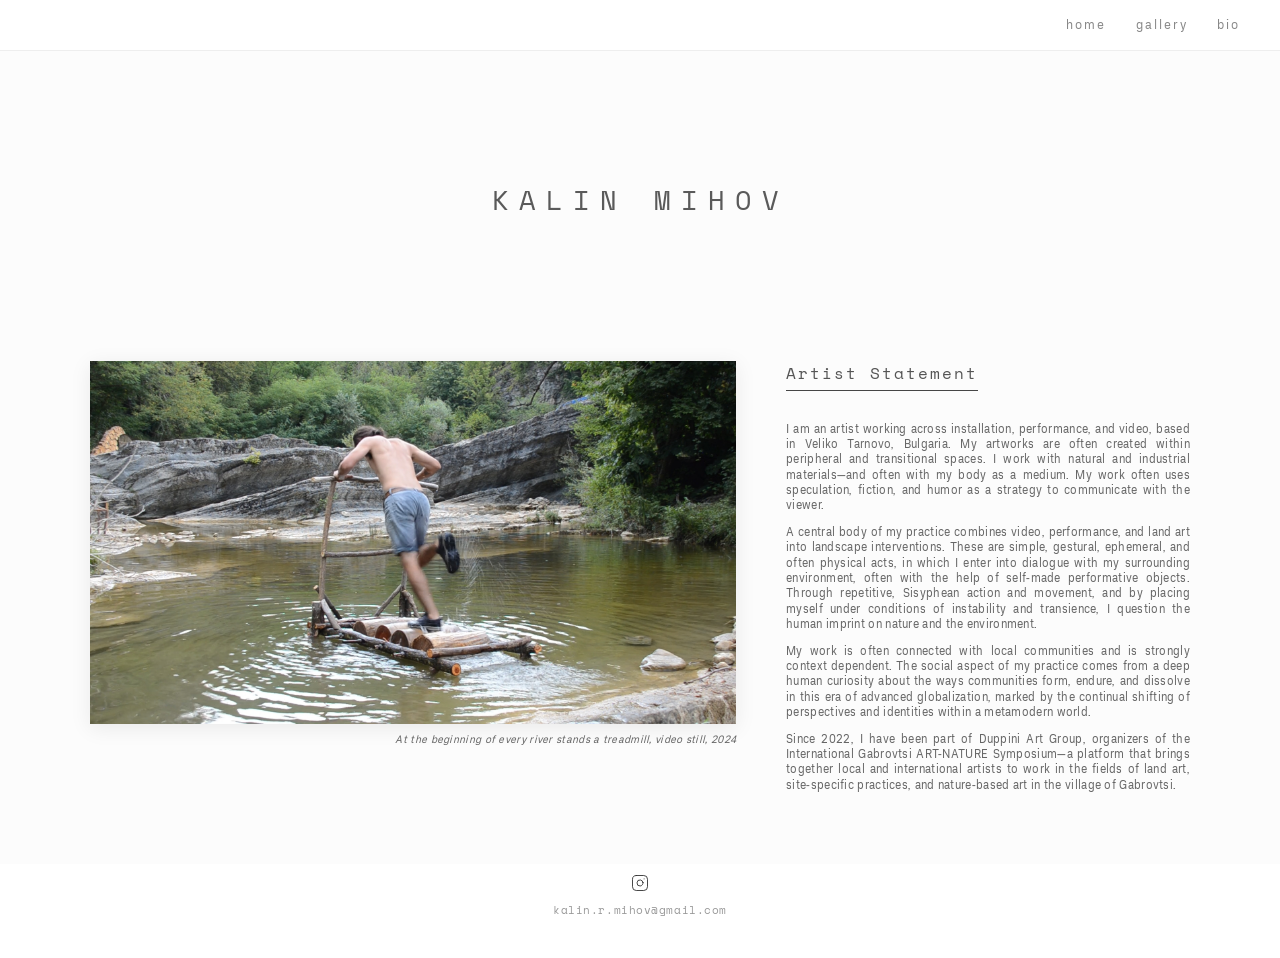
==== index.html @ b69a7347 "Initial website upload" ====
<!DOCTYPE html>
<html lang="en">
<head>
    <meta charset="UTF-8">
    <meta name="viewport" content="width=device-width, initial-scale=1.0">
    <title>Kalin Mihov | Portfolio</title>
    <link href="https://fonts.googleapis.com/css2?family=Space+Mono:wght@400;700&display=swap" rel="stylesheet">
    <link rel="stylesheet" href="style.css">
    </head>
<body>

<header>
    <nav>
        <a href="index.html">home</a>
        <a href="gallery.html">gallery</a>
        <a href="about.html">bio</a>
    </nav>
</header>

<h1 class="main-title">Kalin Mihov</h1>

<div class="intro-section">
    <div class="intro-image">
        <img src="profile.jpg" alt="Kalin Mihov">
        <p class="image-caption">At the beginning of every river stands a treadmill, video still, 2024</p>
    </div>
   <div class="intro-text">
    <h2>Artist Statement</h2>
    
    <p>I am an artist working across installation, performance, and video, based in Veliko Tarnovo, Bulgaria. My artworks are often created within peripheral and transitional spaces. I work with natural and industrial materials—and often with my body as a medium. My work often uses speculation, fiction, and humor as a strategy to communicate with the viewer.</p>

    <p>A central body of my practice combines video, performance, and land art into landscape interventions. These are simple, gestural, ephemeral, and often physical acts, in which I enter into dialogue with my surrounding environment, often with the help of self-made performative objects. Through repetitive, Sisyphean action and movement, and by placing myself under conditions of instability and transience, I question the human imprint on nature and the environment.</p>


    <p>My work is often connected with local communities and is strongly context dependent. The social aspect of my practice comes from a deep human curiosity about the ways communities form, endure, and dissolve in this era of advanced globalization, marked by the continual shifting of perspectives and identities within a metamodern world.</p>

    <p>Since 2022, I have been part of Duppini Art Group, organizers of the International Gabrovtsi ART-NATURE Symposium—a platform that brings together local and international artists to work in the fields of land art, site-specific practices, and nature-based art in the village of Gabrovtsi.</p>
</div>
</div>

<div class="container">
    <div class="gallery">
    </div>
</div>

</div></div>
<footer class="site-footer">
    <div class="footer-content">
        <a href="https://instagram.com/sharo.kalin/" target="_blank" class="instagram-link">
            <svg xmlns="http://www.w3.org/2000/svg" width="18" height="18" viewBox="0 0 24 24" fill="none" stroke="currentColor" stroke-width="1.2" stroke-linecap="round" stroke-linejoin="round"><rect x="2" y="2" width="20" height="20" rx="5" ry="5"></rect><path d="M16 11.37A4 4 0 1 1 12.63 8 4 4 0 0 1 16 11.37z"></path><line x1="17.5" y1="6.5" x2="17.51" y2="6.5"></line></svg>
        </a>

        <span class="email-text">kalin.r.mihov@gmail.com</span>
    </div>
</footer>

</body>
</html>
---- style.css ----
/* 1. Дефиниране на шрифта */
@font-face {
    font-family: 'Vercetti';
    src: url('fonts/Vercetti-Regular.woff2') format('woff2');
    font-weight: normal;
    font-style: normal;
    font-display: swap;
}

/* 2. Основен стил */
body {
    font-family: 'Vercetti', sans-serif;
    font-weight: normal;
    font-size: 13px;
    background-color: #fcfcfc;
    color: #555555;
    line-height: 1.5;
    letter-spacing: 0.3px;
    margin: 0;
}
body {
    padding-top: 60px; /* Добавяме празно място отгоре, равно на височината на менюто */
}

/* 3. Хедър и Навигация */
header {
    background: rgba(255, 255, 255, 0.95);
    padding: 15px 40px;
    border-bottom: 1px solid #eee;
    display: flex;
    justify-content: flex-end;
    
    position: fixed; /* Променяме от sticky на fixed */
    top: 0;
    width: 100%; /* Трябва да е 100%, защото е fixed */
    box-sizing: border-box; /* За да не излиза извън екрана заради падинга */
    z-index: 1000;
    backdrop-filter: blur(5px);
    
    /* Анимацията за плавно скриване/показване */
    transition: transform 0.4s ease-in-out; 
}

/* Този клас ще се добавя автоматично, когато скролваме надолу */
header.header--hidden {
    transform: translateY(-100%); /* Избутва менюто нагоре извън екрана */
}

nav a {
    font-family: 'Vercetti', sans-serif;
    margin-left: 25px;
    text-decoration: none;
    color: #888;
    font-size: 12px;
    letter-spacing: 2px;
    transition: color 0.3s;
    text-transform: lowercase;
}

nav a:hover {
    color: #000;
}

/* 4. Заглавие */
.main-title {
    font-family: 'Space Mono', monospace;
    display: block;
    width: 100%;
    text-align: center;
    margin: 120px 0 140px 0;
    padding: 0;
    letter-spacing: 10px;
    text-transform: uppercase;
    font-weight: 150;
    font-size: 27px;
    color: #5a5a5a;
}

/* 5. Artist Statement */
.intro-section {
    display: flex;
    align-items: flex-start;
    gap: 50px;
    margin: 60px auto;
    max-width: 1100px;
    padding: 0 20px;
}

.intro-image {
    flex: 1.6;
}

.intro-image img {
    width: 100%;
    height: auto;
    box-shadow: 0 4px 20px rgba(0,0,0,0.08);
    display: block;
}

.intro-text {
    flex: 1;
    text-align: justify;
}

.intro-text h2 {
    font-family:'Space Mono', monospace;
    text-transform: none;
    letter-spacing: 2px;
    font-size: 16px;
    margin-top: 0;
    border-bottom: 1px solid #464646;
    display: inline-block;
    padding-bottom: 5px;
    margin-bottom: 20px;
    font-weight: 400;
}

.intro-text p {
    font-family: 'Vercetti', sans-serif;
    font-size: 11px;
    color: #666;
    line-height: 1.4;
}

.image-caption {
    font-family: 'Vercetti', sans-serif;
    font-style: italic;
    font-size: 10px;
    color: #666;
    margin-top: 8px;
    text-align: right;
}

/* 6. Контейнери и Общи настройки */
.container {
    max-width: 1000px;
    margin: 0 auto;
    padding: 0 40px; /* Връщаме падинга, за да не лепи в краищата на екрана */
}

/* Изчистване на стандартните отмествания на списъците */
.container ul {
    list-style: none;
    padding-left: 0;
    margin-left: 0;
}

/* Заглавията в секцията About */
h3, .cv-category-title {
    font-family: 'Space Mono', monospace;
    font-weight: 400;
    font-size: 15px;
    letter-spacing: 2px;
    text-transform: uppercase;
    margin-top: 50px;
    margin-bottom: 20px;
    color: #333;
    /* По желание: добави border-bottom: 1px solid #eee; за повече структура */
}

/* Контейнерът на всеки ред в CV-то */
.cv-item {
    display: flex;
    align-items: flex-start;
    gap: 30px; /* Разстояние между годината и текста */
    margin-bottom: 12px;
}

/* Колоната за годината */
.cv-year {
    font-family: 'Space Mono', monospace;
    font-size: 11px;
    min-width: 90px; /* Фиксирана ширина за перфектна колона */
    color: #999;
    padding-top: 3px; 
    flex-shrink: 0;
    text-align: left; 
}

/* Колоната за съдържанието */
.cv-content {
    font-family: 'Vercetti', sans-serif;
    font-size: 13px;
    color: #555;
    line-height: 1.6;
    flex: 1;
}

/* Правим заглавията на изложбите (в em таг) малко по-изразителни */


/* Мобилна версия */
@media (max-width: 600px) {
    .container {
        padding: 0 20px; /* По-малко разстояние на телефон */
    }
    .cv-item {
        flex-direction: column;
        gap: 5px;
    }
    .cv-year {
        min-width: auto;
    }
}
.download-links {
    margin-top: 30px;       /* Разстояние под текста на биографията */
    margin-bottom: 60px;    /* Разстояние преди началото на EDUCATION */
    display: flex;
    gap: 30px;              /* Разстояние между двата линка */
    padding-top: 0;
    border-top: none;       /* Махаме линията, тук тя не е нужна */
}

.download-btn {
    font-family: 'Space Mono', monospace;
    font-size: 11px;
    text-transform: uppercase;
    text-decoration: none;
    color: #888;            /* Елегантно сиво */
    letter-spacing: 1px;
    display: flex;
    align-items: center;
    gap: 6px;
    transition: all 0.3s ease;
}

.download-btn:hover {
    color: #000;            /* Промяна на цвета на текста */
    transform: translateY(-2px); /* Леко "отскачане" нагоре */
}


.download-btn .icon {
    font-size: 14px;
}

/* 7. НОВАТА ГАЛЕРИЯ (в gallery.html) */
.gallery-list {
    margin-top: 40px;
    padding-bottom: 100px;
}

.project-row {
    display: flex;
    align-items: flex-start;
    gap: 20px; /* Увеличих го малко за повече въздух */
    margin-bottom: 80px;
    text-decoration: none;
    color: inherit;
    transition: opacity 0.3s ease;
}

.project-row:hover {
    opacity: 0.7;
}

.project-image-container {
    flex: 1.2; /* Снимката е малко по-голяма от текста */
}

.project-image-container img {
    width: 100%;
    height: auto;
    display: block;
}

.project-info {
    flex: 1;
}

.project-info h3 {
    font-family: 'Space Mono', monospace; /* Прилагаме новия шрифт и тук */
    font-weight: 400;
    font-size: 17px;
    letter-spacing: 2px;
    text-transform: uppercase;
    margin-top: 0;
    margin-bottom: 5px;
    color: #5a5a5a;
}

.project-meta {
    font-family: 'Space Mono', monospace;
    font-size: 11px;
    letter-spacing: 1px;
    color: #999;
    text-transform: uppercase;
    margin-bottom: 20px;
}

.project-excerpt {
    font-family: 'Vercetti', sans-serif;
    font-size: 12px;
    line-height: 1.6;
    text-align: justify;
    color: #666;
}

/* Основният контейнер става Flex */
.project-container {
    display: flex;
    gap: 60px; /* Разстояние между снимките и текста */
    max-width: 1600px;
    margin: 0 auto;
    padding: 100px 40px 100px 40px; /* Падинг отгоре заради менюто */
    align-items: flex-start;
}

/* ЛЯВА КОЛОНА: СНИМКИ */
.project-visuals {
    flex: 1.3; /* Заема повече място */
    display: flex;
    flex-direction: column;
    gap: 15px;
}

.project-visuals img {
    width: 100%;
    height: auto;
    display: block;
}

/* ДЯСНА КОЛОНА: ТЕКСТ */
.project-header {
    flex: 0.8; /* По-тясна колона за текста */
    position: relative;
}

/* Контейнерът вътре в дясната колона, който ще стои неподвижен */
.sticky-wrapper {
    position: sticky;
    top: 60x; /* Спира на това разстояние от горния ръб при скрол */
    height: fit-content;
}

.project-title {
    font-family: 'Space Mono', monospace;
    font-size: 20px;
    margin-bottom: 10px;
    font-weight: 400;
}

.project-meta {
    font-family: 'Space Mono', monospace;
    font-size: 11px;
    color: #999;
    text-transform: uppercase;
    margin-bottom: 30px;
}

.project-description {
    font-family: 'Vercetti', sans-serif;
    font-size: 12px;
    line-height: 1.6;
    color: #555;
    text-align: justify;
    margin-bottom: 50px;
}

/* ФУТЪРЪТ ВЪТРЕ В ДЯСНАТА КОЛОНА */
.project-footer {
    border-top: 1px solid #eee;
    padding-top: 30px;
}

.back-link {
    font-family: 'Space Mono', monospace;
    font-size: 11px;
    text-decoration: none;
    color: #333;
}

.copyright {
    margin-top: 20px;
    font-family: 'Space Mono', monospace;
    font-size: 9px;
    color: #ccc;
}

/* МОБИЛНА ВЕРСИЯ */
@media (max-width: 1000px) {
    .project-container {
        flex-direction: column-reverse; /* На телефон първо е текста, после снимките */
        padding-top: 100px;
    }
    .sticky-wrapper {
        position: static;
    }
    .project-header {
        width: 100%;
    }
}
/*галерия снимки */
/* --- INTEGRATED LIGHTBOX STYLES --- */

.lightbox {
    display: none;
    position: fixed;
    z-index: 9999; /* Вдигаме го над менюто (което обикновено е 100-1000) */
    top: 0;
    left: 0;
    width: 100%;
    height: 100%;
    background-color: rgba(255, 255, 255, 0.98);
    justify-content: center;
    align-items: center;
    cursor: url('images/close-cursor.svg'), auto; 
}

/* Контейнер, който държи снимката и описанието заедно */
.lightbox-wrapper {
    display: flex;
    flex-direction: column;
    align-items: center;
    max-width: 90%;
    max-height: 92vh;
}

.lightbox-content {
    max-width: 100%;
    max-height: 85vh; /* Оставяме място за текста отдолу */
    box-shadow: 0 5px 25px rgba(0,0,0,0.05);
    animation: zoomIn 0.3s ease-out;
    cursor: default; /* Върху снимката мишката е нормална */
}

/* Текстът под снимката (от ALT атрибута) */
.lightbox-caption {
    margin-top: 10px;
    font-family: 'Space Mono', monospace;
    font-size: 11px;
    color: #555;
    text-align: center;
    letter-spacing: 0.5px;
}

/* Броячът долу вляво */
.lightbox-counter {
    position: absolute;
    bottom: 30px;
    left: 40px;
    font-family: 'Space Mono', monospace;
    font-size: 11px;
    color: #999;
}

@keyframes zoomIn {
    from { transform: scale(0.98); opacity: 0; }
    to { transform: scale(1); opacity: 1; }
}

/* Навигация: Стрелки */
.prev, .next {
    cursor: pointer;
    position: absolute;
    top: 50%;
    padding: 20px;
    margin-top: -30px;
    color: #333;
    font-weight: 200;
    font-size: 24px;
    transition: 0.3s ease;
    user-select: none;
    z-index: 2100;
}

.prev { left: 30px; }
.next { right: 30px; }

.prev:hover, .next:hover {
    color: #aaa;
}

/* Ефект върху снимките в основната страница */
.project-visuals img {
    cursor: pointer; 
    transition: transform 0.4s ease;
}

.project-visuals img:hover {
    transform: scale(1.01);
}
/* Lightbox mobile*/
@media (max-width: 768px) {
    /* 1. Правим контейнера база за позициониране */
    .lightbox-wrapper {
        position: relative; /* Важно, за да може стрелките да се "лепят" за него */
    }

    /* 2. Общи стилове за стрелките в мобилна версия */
    .prev, .next {
        top: 46% !important; /* Центрираме вертикално */
        transform: translateY(-50%);
        margin-top: 0 !important; /* Премахваме стария марджин */
        
        font-size: 18px !important; /* По-малки */
        color: rgba(0, 0, 0, 0.2) !important; /* Много прозрачни (почти невидими) */
        
        padding: 40px 20px !important; /* Увеличена тъч зона за палеца */
        background: none !important;
        -webkit-tap-highlight-color: transparent;
    }

    /* 3. Раздалечаваме ги от центъра към краищата на снимката */
    .prev {
        left: 0px !important; /* Плътно вляво на lightbox-wrapper */
    }

    .next {
        right: 0px !important; /* Плътно вдясно на lightbox-wrapper */
    }

    /* 4. Намаляваме и брояча, за да е в тон */
    .lightbox-counter {
        bottom: 20px !important;
        left: 20px !important;
        font-size: 10px !important;
        opacity: 0.6;
    }
}
/* --- PROJECT PAGINATION DESIGN --- */

.project-pagination {
    margin-top: 20px;
    /* Намаляваме padding-bottom тук, защото футерът отдолу добавя останалото */
    padding: 20px 0 40px 0; 
    
    width: 100%;
    margin-bottom: 10px;
}

.pagination-container {
    display: flex;
    justify-content: space-between;
    align-items: center;
    max-width: 1200px;
    margin: 0 auto;
    padding: 0 40px;
}

/* Корекция: премахваме дублиращите се отстъпи */
.project-footer, footer p {
    margin-top: 0;
    padding-bottom: 0; /* Зануляваме, за да не добавя празно пространство */
}

.pagination-item {
    flex: 1;
    display: flex;
}

.pagination-item.next-project {
    justify-content: flex-end; /* Бута десния проект плътно вдясно */
}

.pagination-item a {
    display: flex;
    align-items: center;
    text-decoration: none;
    color: #4c4c4c;
    transition: opacity 0.3s ease;
}

.pagination-item a:hover {
    opacity: 0.5;
}

.project-name {
    font-family: 'Space Mono', monospace; 
    font-size: 14px;
    letter-spacing: -0.2px;
    margin: 0 20px;
}

.nav-arrow {
    font-size: 24px;
    font-weight: 200;
    line-height: 1;
    position: relative;
    top: -1px;
}

/* Адаптивност за мобилни устройства (ЗАПАЗЕНА) */
@media (max-width: 768px) {
    .pagination-container {
        flex-direction: column;
        gap: 30px;
        padding: 0 20px;
    }
    
    .pagination-item.next-project {
        justify-content: center;
    }
    
    .pagination-item.prev-project {
        justify-content: center;
    }
}

.nav-footer-spacer {
    height: 10px; /* Това е точно около 1 см разстояние */
    width: 100%;
    display: block;
    background: transparent;
}

/*видео в началото на всеки проект*/
.video-overlay {
    position: fixed;
    top: 0;
    left: 0;
    width: 100%;
    height: 100vh;
    /* Полупрозрачен черен фон, за да се загатне страницата отдолу */
    background-color: rgba(0, 0, 0, 0.8); 
    backdrop-filter: blur(5px); /* Леко разфокусира съдържанието отдолу */
    z-index: 9999;
    display: flex;
    justify-content: center;
    align-items: center;
    transition: opacity 0.5s ease; /* По-бързо и плавно за JavaScript-а */
}

.video-wrapper {
    position: relative;
    width: 70%; /* По-малко и по-елегантно */
    max-width: 1100px;
    /* Синематично съотношение 21:9 (ултра-широко) */
     
    box-shadow: 0 30px 100px rgba(0,0,0,0.5); /* Дълбочина */
    
}
.video-wrapper2 {
    position: relative;
    width: 90%; /* По-малко и по-елегантно */
    max-width: 1200px;
    /* Синематично съотношение 21:9 (ултра-широко) */
     
    box-shadow: 0 30px 100px rgba(0,0,0,0.5); /* Дълбочина */
    
}

video {
    width: 100%;
    height: 100%;
    object-fit: cover; /* Реже видеото, за да запълни 21:9 прозореца */
}

.video-caption {
    position: absolute;
    bottom: -90px; /* По-далеч от видеото */
    left: 0;
    width: 100%;
    text-align: left;
    color: #fff;
    z-index: 10;
    pointer-events: none;
}

.video-caption h1 {
    font-family: 'Space Mono', monospace; 
    font-size: 12px;
    letter-spacing: 0.5px;
    text-transform: none;
    color: #cdcbcb; /* Класическо средно сиво */
    /* color: rgba(255, 255, 255, 0.6); */ /* Алтернатива: Бяло с 60% прозрачност (изглежда много естествено) */
    
    opacity: 0.8; /* Допълнителен контрол над ефирността */
    font-weight: 200;
}

.scroll-hint {
    font-family: 'Space Mono', monospace;
    font-size: 18px;
    text-transform: uppercase;
    letter-spacing: 2px;
    opacity: 0.5;
    margin-top: 0px;
    text-align: center;
     /* Нежно мигане за подсказка */
}

@keyframes fadePulse {
    0% { opacity: 0.2; }
    50% { opacity: 0.6; }
    100% { opacity: 0.2; }
}

/* Мобилна версия */
@media (max-width: 768px) {
    .video-wrapper {
        width: 95%; /* Повече ширина на телефон */
    }
    .video-wrapper2 {
        width: 70%; /* Повече ширина на телефон */
    }
    .video-caption h1 {
        font-size: 11px;
    }
    .video-caption {
        /* Увеличаваме отрицателната стойност, за да слезе текста ПО-НАДОЛУ */
        bottom: -110px !important; 
        
        width: 90%;
        left: 5%; /* Центрираме го ръчно, ако ширината е 90% */
    }

    .scroll-hint {
        margin-top: 5px !important;
        font-size: 16px !important;
    }
}
/* 8. ФУТЪР (РЕДАКТИРАН ЗА ПРЕМАХВАНЕ НА ИВИЦАТА) */

.site-footer {
    width: 100%;
    padding: 10px 0 40px 0; /* Голямо празно пространство отгоре за "дишане" */
    background-color: #fff;
    margin-top: 10px; /* Отдалечаваме го от съдържанието */
}

.footer-content {
    display: flex;
    flex-direction: column;
    align-items: center;
    gap: 5px;
    font-family: 'Space Mono', monospace;
    font-size: 11px; /* Малък и дискретен шрифт */
    letter-spacing: 0.05em;
    color: #999; /* Сивкав цвят, за да не "крещи" */
}

.instagram-link {
    color: #333; /* Иконата е малко по-тъмна от текста */
    transition: opacity 0.3s ease;
    text-decoration: none;
}

.instagram-link:hover {
    opacity: 0.5;
}

.email-text {
    cursor: default; /* Показва, че не е линк за кликане */
    user-select: all; /* Позволява лесно копиране на целия имейл с един клик */
}

/* На мобилен телефон ги оставяме центрирани едно под друго */

/* 9. МОБИЛНА ВЕРСИЯ (ЗАПАЗЕНА ИНФОРМАЦИЯ) */
@media (max-width: 768px) {
    .intro-section, .project-row {
        flex-direction: column;
        gap: 20px;
    }
    .main-title {
        margin: 60px 0 80px 0;
        font-size: 20px;
    }
}

@media screen and (max-width: 768px) {
.project-container, .container {
padding-left: 20px !important;
padding-right: 20px !important;
width: 100% !important;
box-sizing: border-box !important;
}

.project-visuals img, .project-images img {
width: 100% !important;
height: auto !important;
margin-bottom: -10px !important;
}

p, .project-description {
width: 100% !important;
margin-left: 0 !important;
margin-right: 0 !important;
}
}
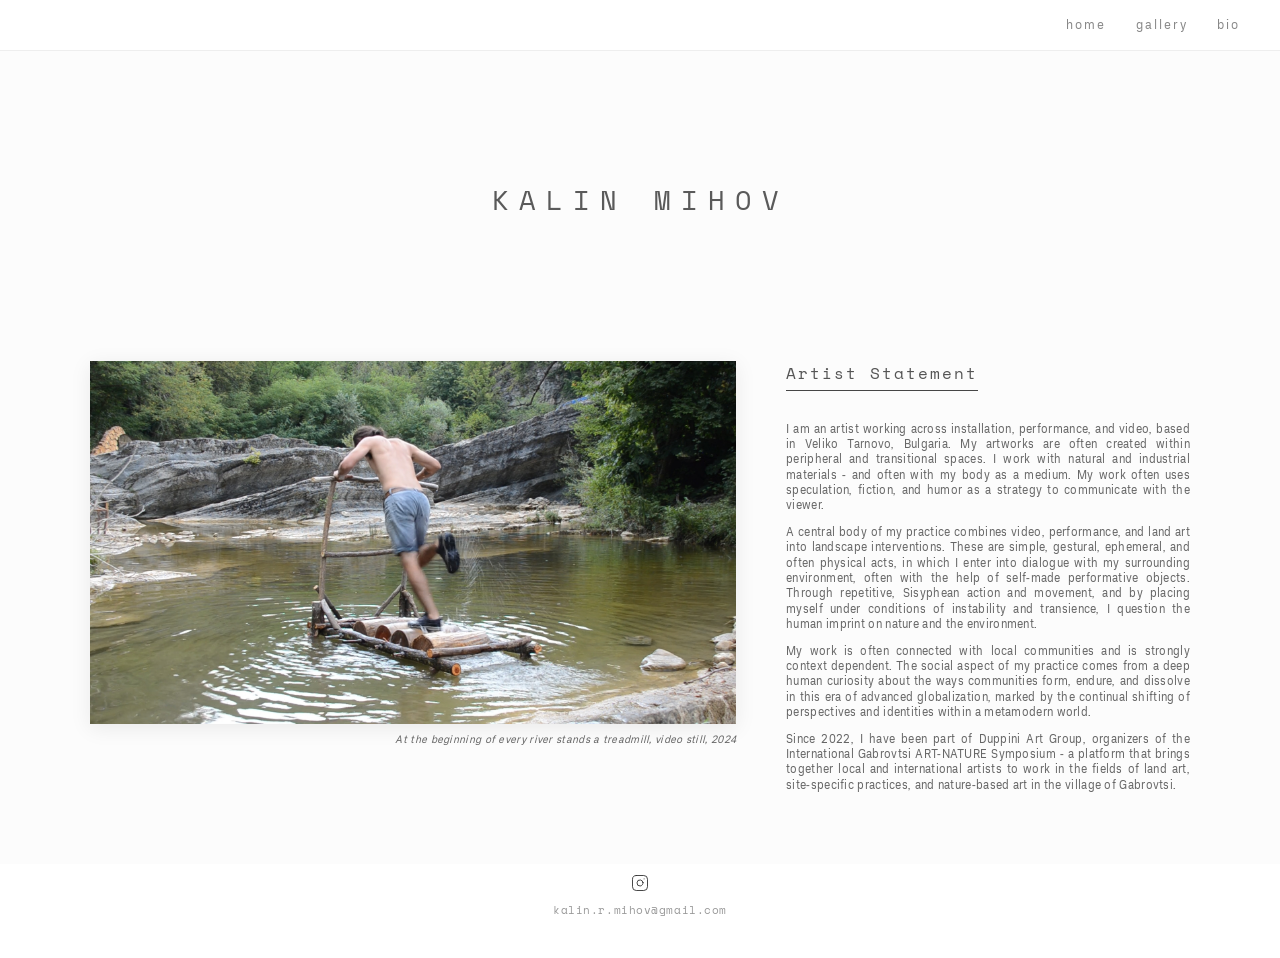
==== commit 00bc8c35: "small repair" ====
--- a/index.html
+++ b/index.html
@@ -27,14 +27,14 @@
    <div class="intro-text">
     <h2>Artist Statement</h2>
     
-    <p>I am an artist working across installation, performance, and video, based in Veliko Tarnovo, Bulgaria. My artworks are often created within peripheral and transitional spaces. I work with natural and industrial materials—and often with my body as a medium. My work often uses speculation, fiction, and humor as a strategy to communicate with the viewer.</p>
+    <p>I am an artist working across installation, performance, and video, based in Veliko Tarnovo, Bulgaria. My artworks are often created within peripheral and transitional spaces. I work with natural and industrial materials - and often with my body as a medium. My work often uses speculation, fiction, and humor as a strategy to communicate with the viewer.</p>
 
     <p>A central body of my practice combines video, performance, and land art into landscape interventions. These are simple, gestural, ephemeral, and often physical acts, in which I enter into dialogue with my surrounding environment, often with the help of self-made performative objects. Through repetitive, Sisyphean action and movement, and by placing myself under conditions of instability and transience, I question the human imprint on nature and the environment.</p>
 
 
     <p>My work is often connected with local communities and is strongly context dependent. The social aspect of my practice comes from a deep human curiosity about the ways communities form, endure, and dissolve in this era of advanced globalization, marked by the continual shifting of perspectives and identities within a metamodern world.</p>
 
-    <p>Since 2022, I have been part of Duppini Art Group, organizers of the International Gabrovtsi ART-NATURE Symposium—a platform that brings together local and international artists to work in the fields of land art, site-specific practices, and nature-based art in the village of Gabrovtsi.</p>
+    <p>Since 2022, I have been part of Duppini Art Group, organizers of the International Gabrovtsi ART-NATURE Symposium - a platform that brings together local and international artists to work in the fields of land art, site-specific practices, and nature-based art in the village of Gabrovtsi.</p>
 </div>
 </div>
 
--- a/style.css
+++ b/style.css
@@ -381,7 +381,7 @@
 @media (max-width: 1000px) {
     .project-container {
         flex-direction: column-reverse; /* На телефон първо е текста, после снимките */
-        padding-top: 100px;
+        padding-top: 40px;
     }
     .sticky-wrapper {
         position: static;
@@ -611,6 +611,7 @@
     left: 0;
     width: 100%;
     height: 100vh;
+    height: 100dvh;
     /* Полупрозрачен черен фон, за да се загатне страницата отдолу */
     background-color: rgba(0, 0, 0, 0.8); 
     backdrop-filter: blur(5px); /* Леко разфокусира съдържанието отдолу */
@@ -688,27 +689,10 @@
 
 /* Мобилна версия */
 @media (max-width: 768px) {
-    .video-wrapper {
-        width: 95%; /* Повече ширина на телефон */
-    }
-    .video-wrapper2 {
-        width: 70%; /* Повече ширина на телефон */
-    }
-    .video-caption h1 {
-        font-size: 11px;
-    }
-    .video-caption {
-        /* Увеличаваме отрицателната стойност, за да слезе текста ПО-НАДОЛУ */
-        bottom: -110px !important; 
-        
-        width: 90%;
-        left: 5%; /* Центрираме го ръчно, ако ширината е 90% */
-    }
-
-    .scroll-hint {
-        margin-top: 5px !important;
-        font-size: 16px !important;
-    }
+    .video-overlay {
+       display: none !important;
+    }
+    
 }
 /* 8. ФУТЪР (РЕДАКТИРАН ЗА ПРЕМАХВАНЕ НА ИВИЦАТА) */
 
